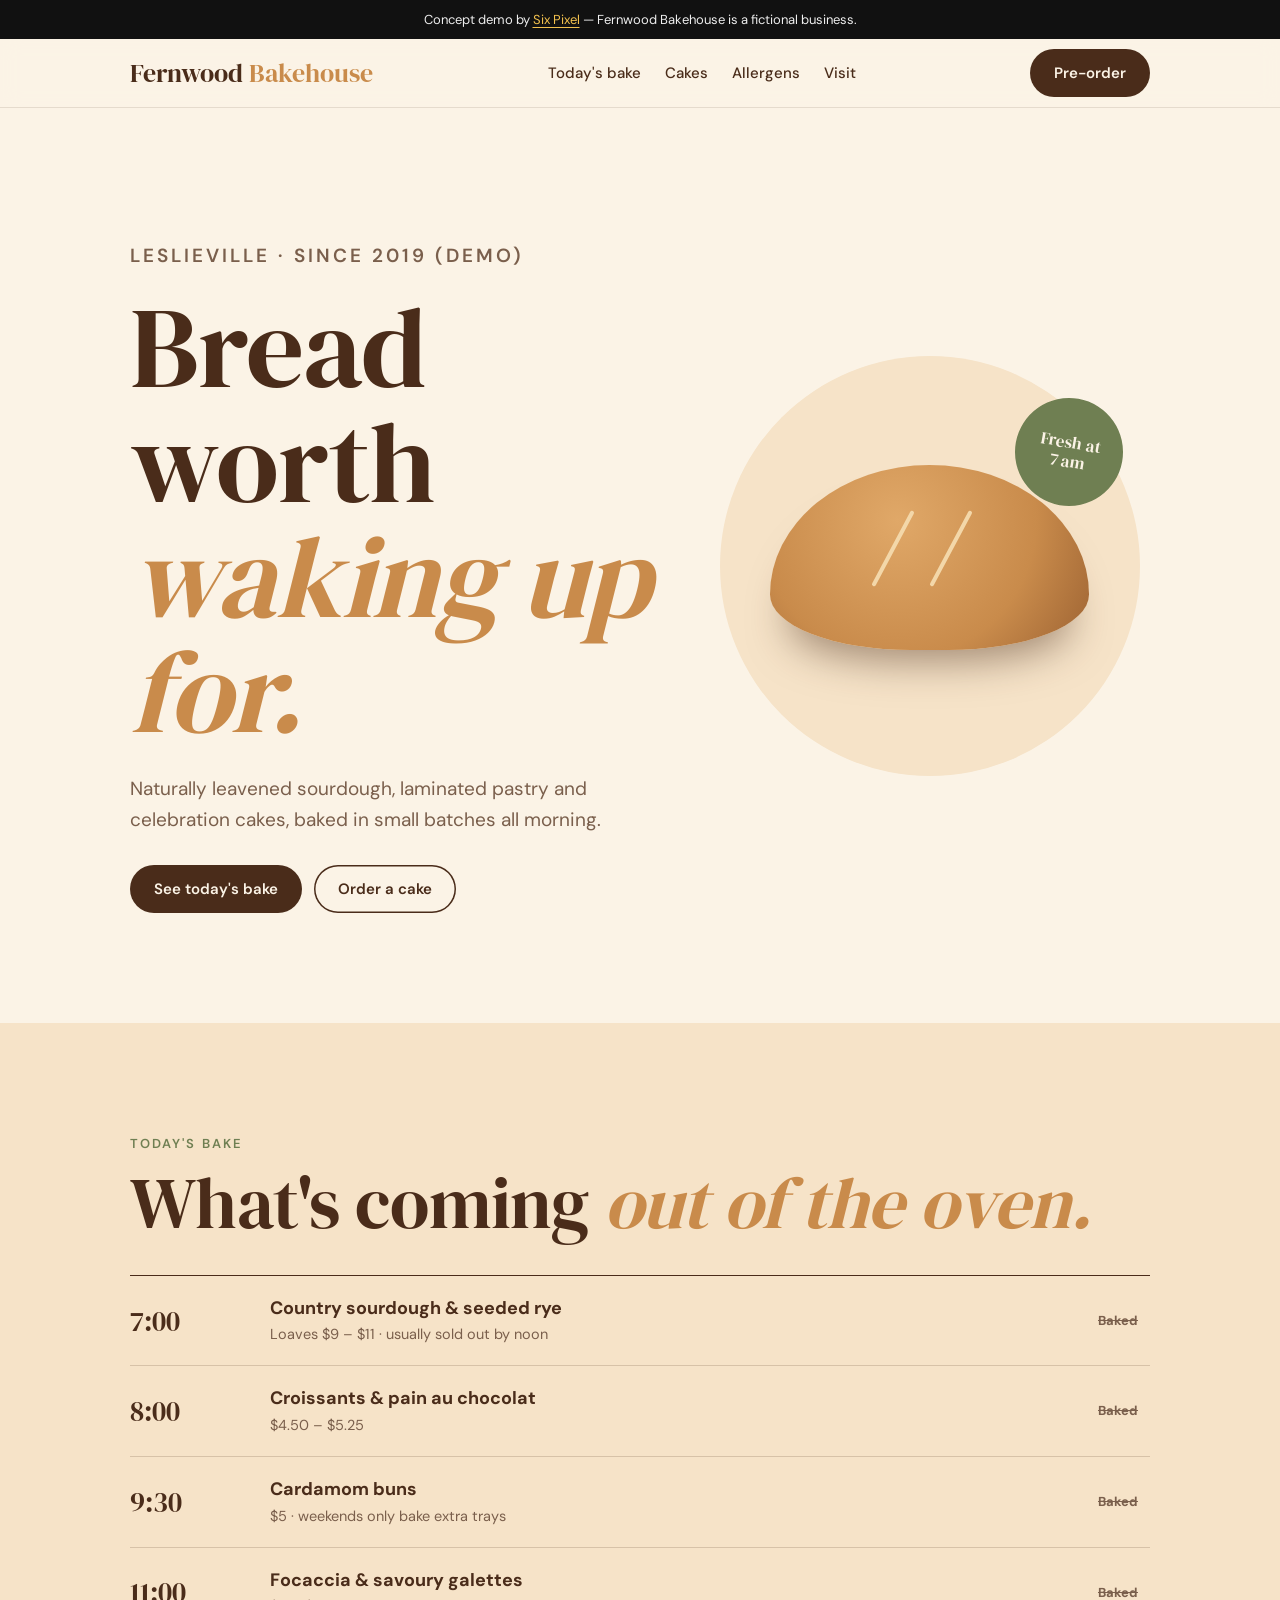
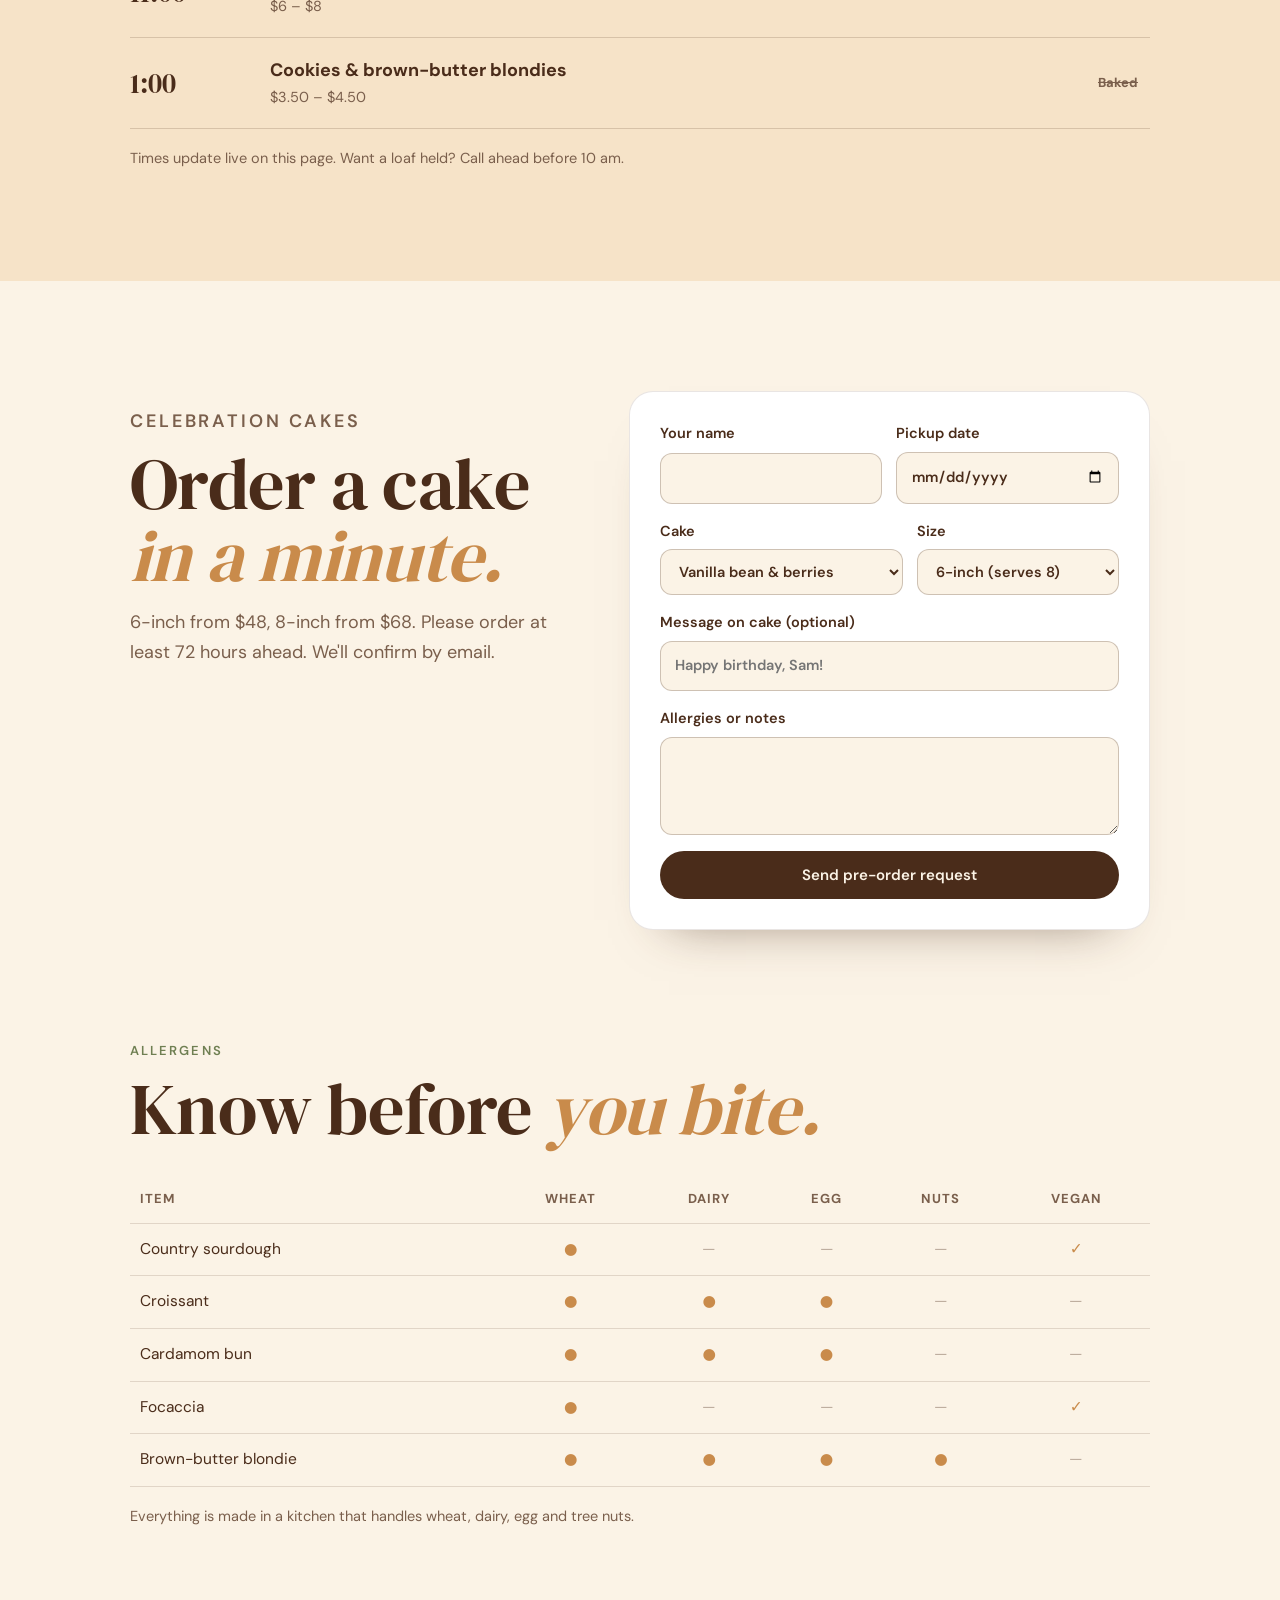
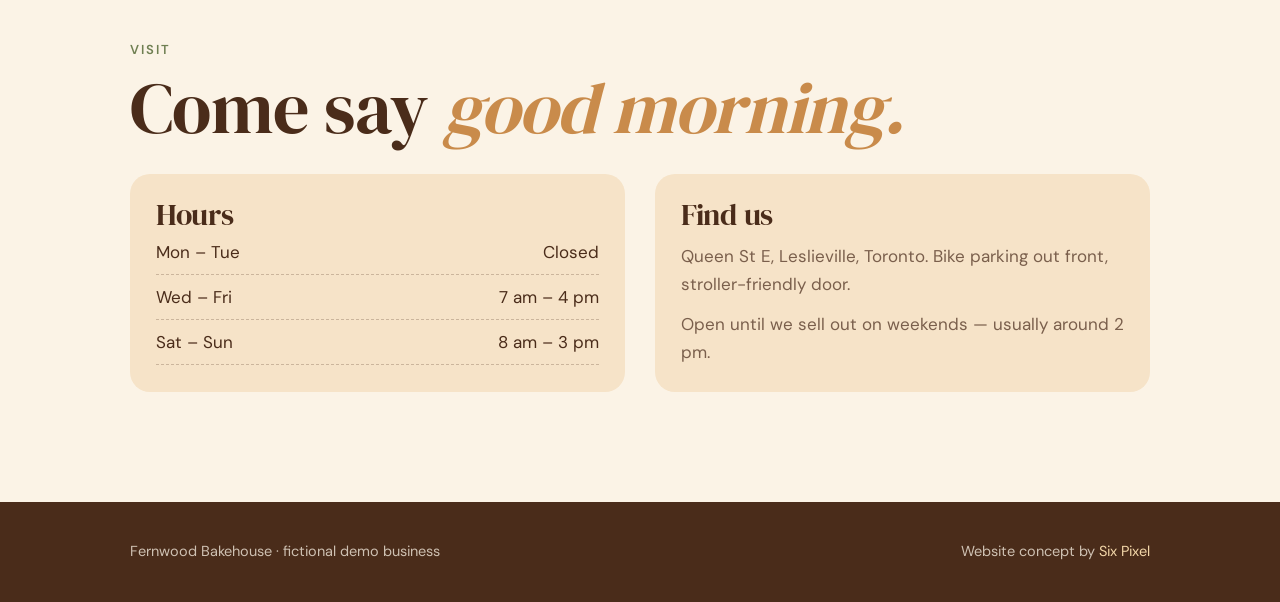
==== demos/fernwood/index.html @ 18d29328 "Six Pixel studio site with three demo sites and promo reel - Studio site: services, what-we-fix grid" ====
<!DOCTYPE html>
<html lang="en-CA">
<head>
  <meta charset="utf-8">
  <meta name="viewport" content="width=device-width, initial-scale=1, viewport-fit=cover">
  <title>Fernwood Bakehouse · Sourdough &amp; Pastry in Leslieville, Toronto (Demo)</title>
  <meta name="description" content="Concept demo by Six Pixel: a neighbourhood bakery site with a daily bake schedule, cake pre-orders and allergen info. Fictional business.">
  <!-- Demo of a fictional business: kept out of search results on purpose. -->
  <meta name="robots" content="noindex, follow">
  <meta name="theme-color" content="#fbf3e6">
  <link rel="icon" href="../../favicon.svg" type="image/svg+xml">
  <link rel="preload" href="../../assets/fonts/dm-serif-display.woff2" as="font" type="font/woff2" crossorigin>
  <script type="application/ld+json">
  {
    "@context": "https://schema.org",
    "@type": "Bakery",
    "name": "Fernwood Bakehouse (demo)",
    "description": "Fictional neighbourhood bakery used as a Six Pixel concept demo.",
    "priceRange": "$",
    "servesCuisine": ["Bakery", "Sourdough", "Pastry"],
    "address": { "@type": "PostalAddress", "streetAddress": "Queen St E (fictional)", "addressLocality": "Toronto", "addressRegion": "ON", "addressCountry": "CA" },
    "openingHoursSpecification": [
      { "@type": "OpeningHoursSpecification", "dayOfWeek": ["Wednesday", "Thursday", "Friday"], "opens": "07:00", "closes": "16:00" },
      { "@type": "OpeningHoursSpecification", "dayOfWeek": ["Saturday", "Sunday"], "opens": "08:00", "closes": "15:00" }
    ],
    "makesOffer": [
      { "@type": "Offer", "itemOffered": { "@type": "Product", "name": "Country sourdough loaf" }, "price": "9.00", "priceCurrency": "CAD" },
      { "@type": "Offer", "itemOffered": { "@type": "Product", "name": "Celebration cake, 8-inch (pre-order)" }, "price": "68.00", "priceCurrency": "CAD" }
    ]
  }
  </script>
  <style>
    @font-face { font-family: "DM Serif Display"; src: url("../../assets/fonts/dm-serif-display.woff2") format("woff2"); font-weight: 400; font-display: swap; }
    @font-face { font-family: "DM Sans"; src: url("../../assets/fonts/dm-sans.woff2") format("woff2"); font-weight: 100 1000; font-display: swap; }
    :root { --cream: #fbf3e6; --butter: #f6e3c8; --crust: #c98b4b; --brown: #4a2c1a; --sage: #6f7f52; --muted: #7a5f4c; --serif: "DM Serif Display", Georgia, serif; --sans: "DM Sans", system-ui, sans-serif; }
    * { box-sizing: border-box; margin: 0; padding: 0; }
    html { scroll-behavior: smooth; }
    body { background: var(--cream); color: var(--brown); font: 400 17px/1.65 var(--sans); -webkit-font-smoothing: antialiased; }
    a { color: inherit; text-decoration: none; }
    ul { list-style: none; }
    h1, h2, h3 { font-family: var(--serif); font-weight: 400; line-height: 1; letter-spacing: -0.01em; }
    .wrap { max-width: 1100px; margin: 0 auto; padding: 0 clamp(16px, 4vw, 40px); }
    :focus-visible { outline: 2px solid var(--crust); outline-offset: 3px; }
    .demo-bar { background: #111; color: #eee; font-size: 13px; text-align: center; padding: 9px 16px; }
    .demo-bar a { color: #f2c14e; text-decoration: underline; text-underline-offset: 3px; }
    header.top { position: sticky; top: 0; z-index: 10; background: rgba(251, 243, 230, 0.92); backdrop-filter: blur(10px); border-bottom: 1px solid rgba(74, 44, 26, 0.12); }
    header.top .wrap { display: flex; justify-content: space-between; align-items: center; height: 68px; }
    .brand { font: 400 26px var(--serif); }
    .brand span { color: var(--crust); }
    .links { display: flex; gap: 24px; font-size: 15px; font-weight: 500; }
    .links a:hover { color: var(--crust); }
    .btn { display: inline-flex; align-items: center; justify-content: center; height: 48px; padding: 0 24px; border-radius: 999px; font: 600 15px var(--sans); background: var(--brown); color: var(--cream); transition: background 0.25s, transform 0.25s; border: 0; cursor: pointer; }
    .btn:hover { background: var(--crust); transform: translateY(-2px); }
    .btn.light { background: transparent; color: var(--brown); box-shadow: inset 0 0 0 1.5px var(--brown); }
    .btn.light:hover { background: var(--brown); color: var(--cream); }
    .hero { padding: clamp(56px, 9vw, 110px) 0; }
    .hero .wrap { display: grid; grid-template-columns: 1.1fr 0.9fr; gap: 40px; align-items: center; }
    .eyebrow { font-weight: 600; font-size: 13px; letter-spacing: 0.16em; text-transform: uppercase; color: var(--sage); }
    .hero h1 { margin-top: 18px; font-size: clamp(56px, 9vw, 120px); }
    .hero h1 em { color: var(--crust); }
    .hero p { margin-top: 22px; font-size: 19px; color: var(--muted); max-width: 500px; }
    .hero .cta { display: flex; flex-wrap: wrap; gap: 12px; margin-top: 30px; }
    .loaf { position: relative; aspect-ratio: 1; max-width: 420px; width: 100%; justify-self: center; border-radius: 50%; background: var(--butter); }
    .loaf .bread { position: absolute; inset: 26% 12% 30%; border-radius: 50% 50% 44% 44% / 70% 70% 30% 30%; background: radial-gradient(circle at 40% 30%, #e0a868, var(--crust) 60%, #9c6232); box-shadow: 0 30px 40px -20px rgba(74, 44, 26, 0.5); }
    .loaf .bread::before, .loaf .bread::after { content: ""; position: absolute; top: 22%; height: 46%; width: 4px; border-radius: 4px; background: #f3d7a9; transform: rotate(28deg); }
    .loaf .bread::before { left: 38%; } .loaf .bread::after { left: 56%; }
    .loaf .badge { position: absolute; right: 4%; top: 10%; width: 108px; height: 108px; border-radius: 50%; background: var(--sage); color: var(--cream); display: grid; place-items: center; text-align: center; font: 400 17px/1.1 var(--serif); transform: rotate(10deg); }
    section { padding: clamp(64px, 9vw, 110px) 0; }
    h2 { margin-top: 12px; font-size: clamp(40px, 6vw, 72px); }
    h2 em { color: var(--crust); }
    .schedule-sec { background: var(--butter); }
    .schedule { margin-top: 36px; display: grid; gap: 0; border-top: 1.5px solid var(--brown); }
    .slot { display: grid; grid-template-columns: 120px 1fr auto; gap: 20px; align-items: center; padding: 18px 0; border-bottom: 1px solid rgba(74, 44, 26, 0.18); }
    .slot time { font: 400 28px var(--serif); }
    .slot strong { font-size: 18px; }
    .slot small { display: block; color: var(--muted); font-size: 14.5px; }
    .slot .state { font-size: 13px; font-weight: 700; padding: 5px 12px; border-radius: 999px; background: rgba(74, 44, 26, 0.08); color: var(--muted); white-space: nowrap; }
    .slot.now .state { background: var(--sage); color: var(--cream); }
    .slot.done .state { background: transparent; text-decoration: line-through; }
    .note { margin-top: 18px; font-size: 14.5px; color: var(--muted); }
    .order-grid { display: grid; grid-template-columns: 0.9fr 1.1fr; gap: clamp(32px, 6vw, 72px); align-items: start; }
    .order-grid p { margin-top: 16px; color: var(--muted); font-size: 18px; }
    form { padding: 30px; border-radius: 24px; background: #fff; border: 1px solid rgba(74, 44, 26, 0.12); box-shadow: 0 30px 50px -40px rgba(74, 44, 26, 0.6); display: grid; gap: 16px; }
    label { display: grid; gap: 6px; font-weight: 600; font-size: 14.5px; }
    input, select, textarea { font: inherit; padding: 12px 14px; border-radius: 12px; border: 1.5px solid rgba(74, 44, 26, 0.25); background: var(--cream); color: var(--brown); }
    input:focus, select:focus, textarea:focus { outline: none; border-color: var(--crust); }
    .row { display: grid; grid-template-columns: 1fr 1fr; gap: 14px; }
    table { width: 100%; border-collapse: collapse; margin-top: 30px; font-size: 15.5px; }
    th, td { padding: 13px 10px; text-align: center; border-bottom: 1px solid rgba(74, 44, 26, 0.15); }
    th:first-child, td:first-child { text-align: left; }
    thead th { font-weight: 700; font-size: 13px; letter-spacing: 0.08em; text-transform: uppercase; color: var(--muted); }
    td.y { color: var(--crust); font-weight: 700; }
    td.n { color: rgba(74, 44, 26, 0.35); }
    .table-wrap { overflow-x: auto; }
    .visit { display: grid; grid-template-columns: 1fr 1fr; gap: 30px; margin-top: 30px; }
    .visit div { padding: 26px; border-radius: 20px; background: var(--butter); }
    .visit h3 { font-size: 30px; }
    .visit li { display: flex; justify-content: space-between; padding: 8px 0; border-bottom: 1px dashed rgba(74, 44, 26, 0.25); }
    .visit p { margin-top: 12px; color: var(--muted); }
    footer { background: var(--brown); color: rgba(251, 243, 230, 0.75); padding: 38px 0; font-size: 14.5px; }
    footer .wrap { display: flex; flex-wrap: wrap; justify-content: space-between; gap: 14px; }
    footer a { color: #f3d7a9; }
    @media (max-width: 820px) {
      .links { display: none; }
      .hero .wrap, .order-grid, .visit { grid-template-columns: 1fr; }
      .slot { grid-template-columns: 80px 1fr; }
      .slot .state { grid-column: 2; justify-self: start; }
      .loaf { max-width: 300px; }
    }
  </style>
</head>
<body>
  <div class="demo-bar">Concept demo by <a href="../../">Six Pixel</a> — Fernwood Bakehouse is a fictional business.</div>
  <header class="top">
    <div class="wrap">
      <a class="brand" href="#">Fernwood <span>Bakehouse</span></a>
      <nav class="links" aria-label="Main"><a href="#today">Today's bake</a><a href="#cakes">Cakes</a><a href="#allergens">Allergens</a><a href="#visit">Visit</a></nav>
      <a class="btn" href="#cakes">Pre-order</a>
    </div>
  </header>

  <main>
    <section class="hero" aria-labelledby="h">
      <div class="wrap">
        <div>
          <p class="eyebrow">Leslieville · since 2019 (demo)</p>
          <h1 id="h">Bread worth <em>waking up for.</em></h1>
          <p>Naturally leavened sourdough, laminated pastry and celebration cakes, baked in small batches all morning.</p>
          <div class="cta"><a class="btn" href="#today">See today's bake</a><a class="btn light" href="#cakes">Order a cake</a></div>
        </div>
        <div class="loaf" aria-hidden="true"><div class="bread"></div><span class="badge">Fresh at<br>7 am</span></div>
      </div>
    </section>

    <section class="schedule-sec" id="today" aria-labelledby="today-h">
      <div class="wrap">
        <p class="eyebrow">Today's bake</p>
        <h2 id="today-h">What's coming <em>out of the oven.</em></h2>
        <div class="schedule" id="schedule">
          <div class="slot" data-h="7"><time>7:00</time><div><strong>Country sourdough &amp; seeded rye</strong><small>Loaves $9 – $11 · usually sold out by noon</small></div><span class="state">Upcoming</span></div>
          <div class="slot" data-h="8"><time>8:00</time><div><strong>Croissants &amp; pain au chocolat</strong><small>$4.50 – $5.25</small></div><span class="state">Upcoming</span></div>
          <div class="slot" data-h="9.5"><time>9:30</time><div><strong>Cardamom buns</strong><small>$5 · weekends only bake extra trays</small></div><span class="state">Upcoming</span></div>
          <div class="slot" data-h="11"><time>11:00</time><div><strong>Focaccia &amp; savoury galettes</strong><small>$6 – $8</small></div><span class="state">Upcoming</span></div>
          <div class="slot" data-h="13"><time>1:00</time><div><strong>Cookies &amp; brown-butter blondies</strong><small>$3.50 – $4.50</small></div><span class="state">Upcoming</span></div>
        </div>
        <p class="note">Times update live on this page. Want a loaf held? Call ahead before 10 am.</p>
      </div>
    </section>

    <section id="cakes" aria-labelledby="cakes-h">
      <div class="wrap order-grid">
        <div>
          <p class="eyebrow">Celebration cakes</p>
          <h2 id="cakes-h">Order a cake <em>in a minute.</em></h2>
          <p>6-inch from $48, 8-inch from $68. Please order at least 72 hours ahead. We'll confirm by email.</p>
        </div>
        <form id="cake-form">
          <div class="row">
            <label>Your name<input name="name" required autocomplete="name"></label>
            <label>Pickup date<input name="date" type="date" required></label>
          </div>
          <div class="row">
            <label>Cake<select name="cake"><option>Vanilla bean &amp; berries</option><option>Dark chocolate &amp; espresso</option><option>Lemon &amp; olive oil</option><option>Carrot &amp; brown butter</option></select></label>
            <label>Size<select name="size"><option>6-inch (serves 8)</option><option>8-inch (serves 14)</option></select></label>
          </div>
          <label>Message on cake (optional)<input name="msg" maxlength="40" placeholder="Happy birthday, Sam!"></label>
          <label>Allergies or notes<textarea name="notes" rows="3"></textarea></label>
          <button class="btn" type="submit">Send pre-order request</button>
        </form>
      </div>
    </section>

    <section id="allergens" style="padding-top:0" aria-labelledby="allergen-h">
      <div class="wrap">
        <p class="eyebrow">Allergens</p>
        <h2 id="allergen-h">Know before <em>you bite.</em></h2>
        <div class="table-wrap">
          <table>
            <thead><tr><th>Item</th><th>Wheat</th><th>Dairy</th><th>Egg</th><th>Nuts</th><th>Vegan</th></tr></thead>
            <tbody>
              <tr><td>Country sourdough</td><td class="y">●</td><td class="n">—</td><td class="n">—</td><td class="n">—</td><td class="y">✓</td></tr>
              <tr><td>Croissant</td><td class="y">●</td><td class="y">●</td><td class="y">●</td><td class="n">—</td><td class="n">—</td></tr>
              <tr><td>Cardamom bun</td><td class="y">●</td><td class="y">●</td><td class="y">●</td><td class="n">—</td><td class="n">—</td></tr>
              <tr><td>Focaccia</td><td class="y">●</td><td class="n">—</td><td class="n">—</td><td class="n">—</td><td class="y">✓</td></tr>
              <tr><td>Brown-butter blondie</td><td class="y">●</td><td class="y">●</td><td class="y">●</td><td class="y">●</td><td class="n">—</td></tr>
            </tbody>
          </table>
        </div>
        <p class="note">Everything is made in a kitchen that handles wheat, dairy, egg and tree nuts.</p>
      </div>
    </section>

    <section id="visit" style="padding-top:0" aria-labelledby="visit-h">
      <div class="wrap">
        <p class="eyebrow">Visit</p>
        <h2 id="visit-h">Come say <em>good morning.</em></h2>
        <div class="visit">
          <div>
            <h3>Hours</h3>
            <ul><li><span>Mon – Tue</span><span>Closed</span></li><li><span>Wed – Fri</span><span>7 am – 4 pm</span></li><li><span>Sat – Sun</span><span>8 am – 3 pm</span></li></ul>
          </div>
          <div>
            <h3>Find us</h3>
            <p>Queen St E, Leslieville, Toronto. Bike parking out front, stroller-friendly door.</p>
            <p>Open until we sell out on weekends — usually around 2 pm.</p>
          </div>
        </div>
      </div>
    </section>
  </main>

  <footer><div class="wrap"><span>Fernwood Bakehouse · fictional demo business</span><span>Website concept by <a href="../../">Six Pixel</a></span></div></footer>

  <script>
    // Live bake schedule (Toronto time)
    const now = new Date(new Date().toLocaleString('en-US', { timeZone: 'America/Toronto' }));
    const h = now.getHours() + now.getMinutes() / 60;
    const slots = [...document.querySelectorAll('#schedule .slot')];
    slots.forEach((s, i) => {
      const start = +s.dataset.h, next = slots[i + 1] ? +slots[i + 1].dataset.h : start + 2;
      const st = s.querySelector('.state');
      if (h >= start && h < next) { s.classList.add('now'); st.textContent = 'Fresh now'; }
      else if (h >= next) { s.classList.add('done'); st.textContent = 'Baked'; }
    });
    // Pre-order: compose an email (a real site would post to a form service)
    const form = document.getElementById('cake-form');
    const date = form.querySelector('[name=date]');
    const min = new Date(Date.now() + 3 * 864e5); date.min = min.toISOString().slice(0, 10);
    form.addEventListener('submit', e => {
      e.preventDefault();
      const f = new FormData(form);
      const body = [...f.entries()].map(([k, v]) => `${k}: ${v}`).join('\n');
      location.href = 'mailto:cakes@fernwood.example?subject=' + encodeURIComponent('Cake pre-order — ' + f.get('date')) + '&body=' + encodeURIComponent(body);
    });
  </script>
</body>
</html>
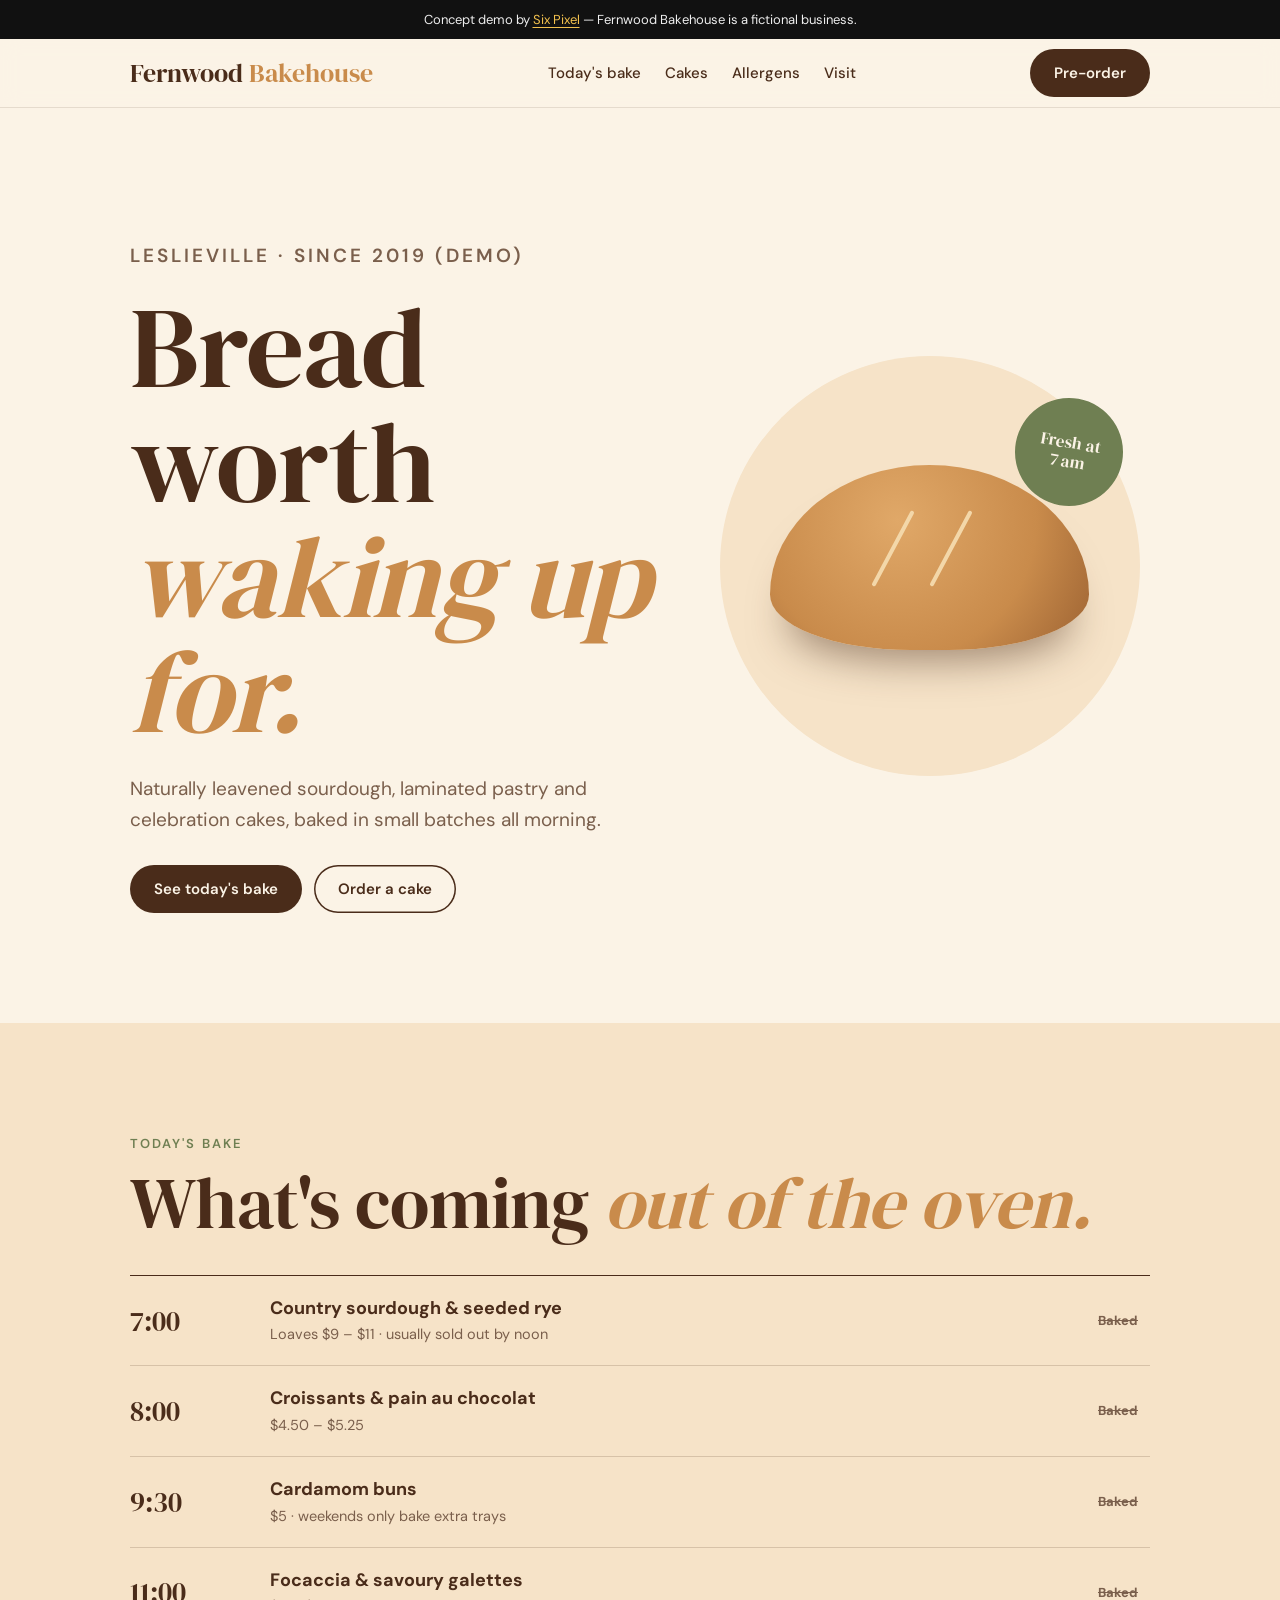
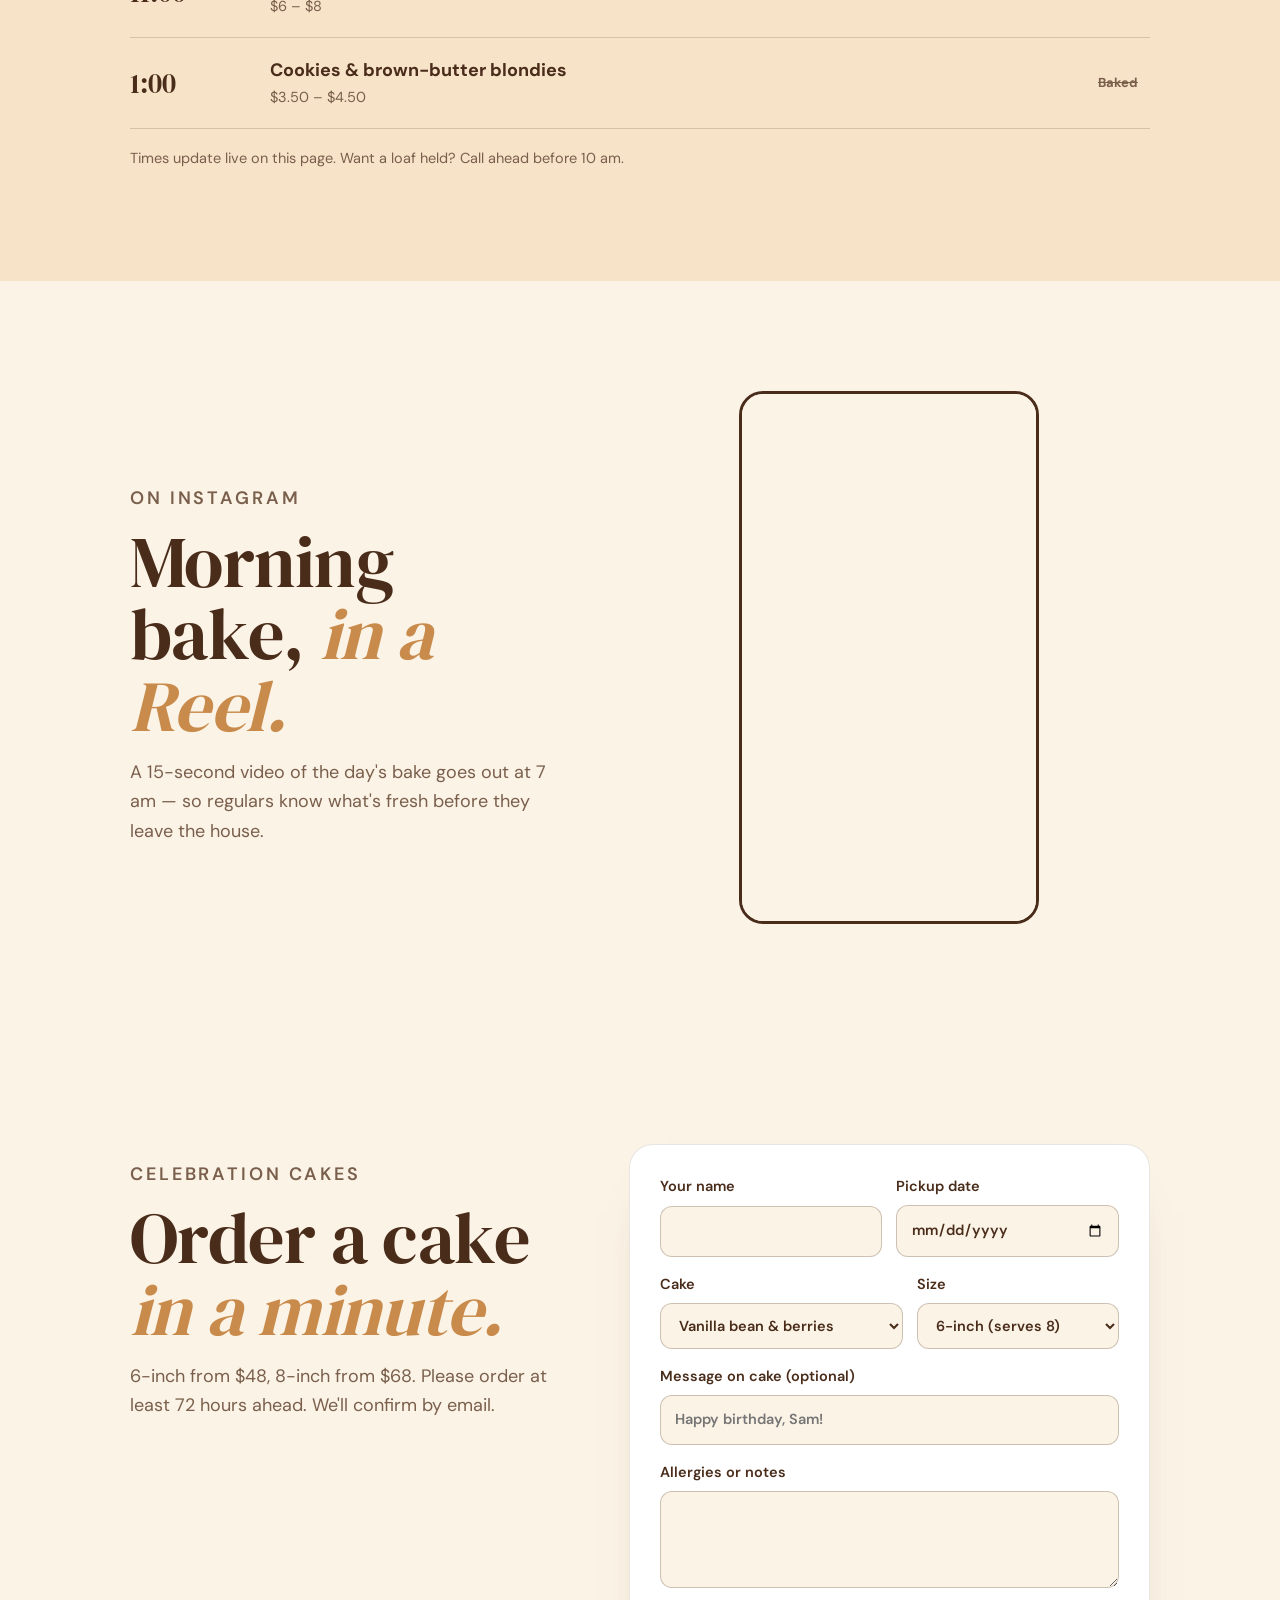
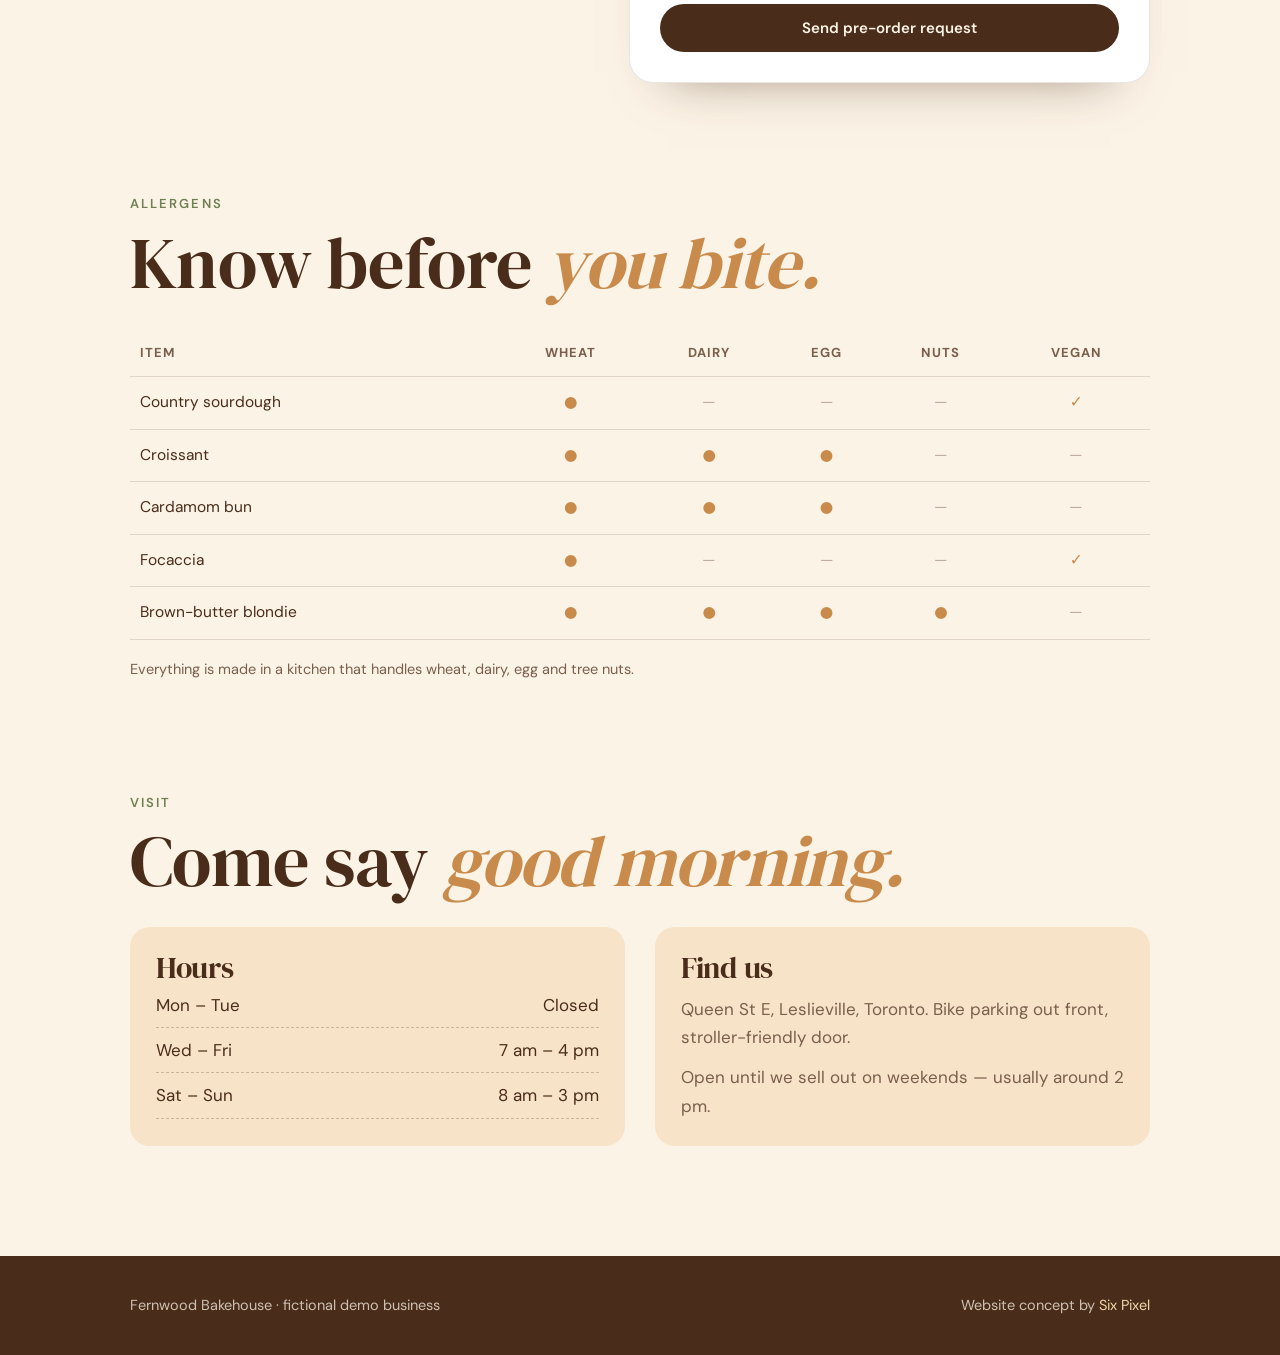
==== commit 2bb0a679: "Reposition as local growth studio; add auto & furniture demos and promo reels - Home: growth audit (" ====
--- a/demos/fernwood/index.html
+++ b/demos/fernwood/index.html
@@ -147,6 +147,22 @@
       </div>
     </section>
 
+    <section aria-labelledby="reel-h">
+      <div class="wrap order-grid" style="align-items:center">
+        <div>
+          <p class="eyebrow">On Instagram</p>
+          <h2 id="reel-h">Morning bake, <em>in a Reel.</em></h2>
+          <p>A 15-second video of the day's bake goes out at 7 am — so regulars know what's fresh before they leave the house.</p>
+        </div>
+        <div style="width:min(300px,76vw);aspect-ratio:9/16;border-radius:24px;overflow:hidden;border:3px solid #4a2c1a;margin:0 auto">
+            <video data-autoplay muted loop playsinline controls preload="none" poster="../../assets/img/fernwood-reel-poster.webp" width="1080" height="1920" aria-label="15-second morning bake promo video for Fernwood Bakehouse" style="width:100%;height:100%;object-fit:cover">
+              <source src="../../assets/video/fernwood-reel.mp4" type="video/mp4">
+              <source src="../../assets/video/fernwood-reel.webm" type="video/webm">
+            </video>
+          </div>
+      </div>
+    </section>
+
     <section id="cakes" aria-labelledby="cakes-h">
       <div class="wrap order-grid">
         <div>
@@ -232,6 +248,12 @@
       const body = [...f.entries()].map(([k, v]) => `${k}: ${v}`).join('\n');
       location.href = 'mailto:cakes@fernwood.example?subject=' + encodeURIComponent('Cake pre-order — ' + f.get('date')) + '&body=' + encodeURIComponent(body);
     });
+    // Promo reel: play only while visible
+    const rv = document.querySelector('video[data-autoplay]');
+    if (rv && 'IntersectionObserver' in window && !matchMedia('(prefers-reduced-motion: reduce)').matches) {
+      rv.controls = false;
+      new IntersectionObserver(([e]) => { e.isIntersecting ? rv.play().catch(() => { rv.controls = true; }) : rv.pause(); }, { threshold: 0.3 }).observe(rv);
+    }
   </script>
 </body>
 </html>
